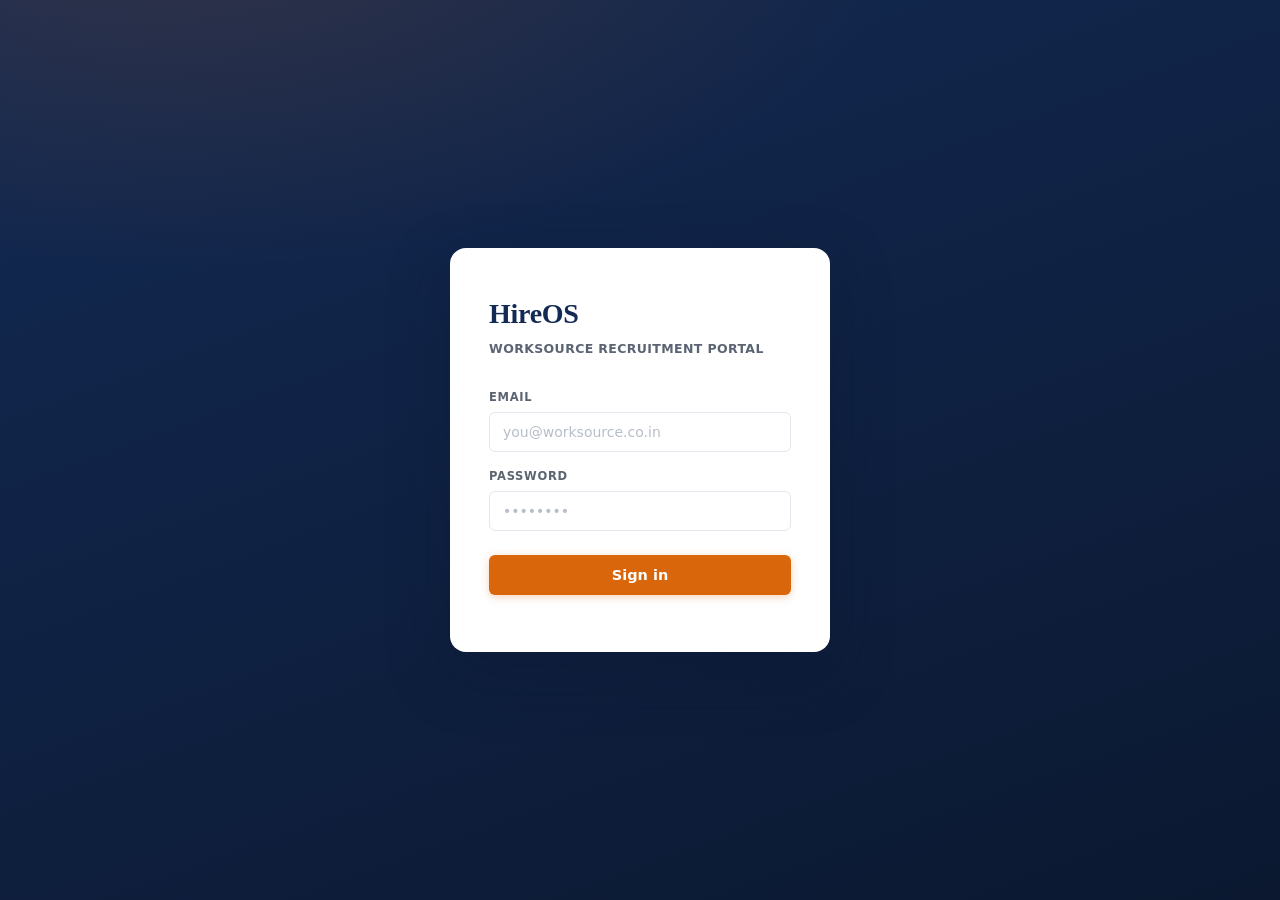
==== index.html @ ad48435e "Add files via upload" ====
<!DOCTYPE html>
<html lang="en">
<head>
<meta charset="UTF-8" />
<meta name="viewport" content="width=device-width, initial-scale=1.0, maximum-scale=1.0, user-scalable=no" />
<meta name="mobile-web-app-capable" content="yes" />
<meta name="apple-mobile-web-app-capable" content="yes" />
<meta name="apple-mobile-web-app-status-bar-style" content="black-translucent" />
<meta name="apple-mobile-web-app-title" content="HireOS" />
<meta name="theme-color" content="#132A54" />
<title>HireOS — WorkSource</title>
<link rel="stylesheet" href="styles.css" />
</head>
<body>

<!-- ================= LOGIN ================= -->
<div id="loginScreen">
  <div class="login-card">
    <h1>HireOS</h1>
    <div class="tag">WorkSource Recruitment Portal</div>
    <label>Email</label>
    <input id="loginEmail" type="email" placeholder="you@worksource.co.in" />
    <label>Password</label>
    <input id="loginPassword" type="password" placeholder="••••••••" />
    <button class="btn-primary" onclick="doLogin()">Sign in</button>
    <div id="loginErr" class="err"></div>
  </div>
</div>

<!-- ================= APP ================= -->
<div id="app">
  <header class="topbar">
    <div style="display:flex;align-items:center;">
      <h1>HireOS</h1>
      <span class="role-pill" id="rolePill"></span>
    </div>
    <div style="display:flex;align-items:center;gap:14px;">
      <span class="who" id="whoAmI"></span>
      <button onclick="logout()">Sign out</button>
    </div>
  </header>
  <main id="mainContent"></main>
</div>

<div id="toastHolder"></div>

<script src="app.js"></script>
</body>
</html>
---- styles.css ----
/* ============================================================
   HireOS — WorkSource Recruitment Operating System
   Design system: refined navy/orange brand, systemic stage
   language, disciplined spacing and type scale.
   ============================================================ */

:root{
  /* ---- Brand: deepened navy for gravitas, warmed orange accent ---- */
  --navy-950:#0B1830;
  --navy-900:#132A54;
  --navy-800:#1C3866;
  --navy-700:#2B4A80;
  --orange-600:#D9660A;
  --orange-500:#E8720C;
  --orange-100:#FBEADD;
  --orange-50:#FDF4EC;

  /* ---- Neutrals: fuller scale for real hierarchy ---- */
  --gray-950:#14171C;
  --gray-900:#1C1F26;
  --gray-700:#3D4451;
  --gray-500:#5B6472;
  --gray-300:#B7BEC9;
  --gray-200:#E3E7EE;
  --gray-100:#EEF1F5;
  --gray-50:#F6F7FA;
  --white:#FFFFFF;

  /* ---- Semantic ---- */
  --success:#1E8E5A;
  --success-bg:#E4F5EC;
  --warning:#B4530E;
  --warning-bg:#FCEFDD;
  --danger:#B3261E;
  --danger-bg:#FBEAE9;
  --neutral-bg:#EFEFEF;

  /* ---- Legacy aliases (kept so nothing in the app breaks) ---- */
  --navy:var(--navy-900); --navy-dark:var(--navy-950);
  --orange:var(--orange-500); --orange-light:var(--orange-100);
  --ink:var(--gray-900); --ink-soft:var(--gray-500);
  --line:var(--gray-200); --bg:var(--gray-50); --card:var(--white);
  --ok:var(--success); --warn:var(--warning);

  /* ---- System ---- */
  --radius-sm:6px; --radius:10px; --radius-lg:16px;
  --shadow-sm:0 1px 2px rgba(11,24,48,.06);
  --shadow-md:0 4px 16px rgba(11,24,48,.08);
  --shadow-lg:0 20px 60px rgba(11,24,48,.35);
  --font-display:Georgia,'Times New Roman',serif;
  --font-body:-apple-system,BlinkMacSystemFont,'Segoe UI',system-ui,Arial,sans-serif;
  --font-mono:'SF Mono',SFMono-Regular,Consolas,'Liberation Mono',Menlo,monospace;
  --ease:cubic-bezier(.2,.7,.3,1);
}

*{box-sizing:border-box;}
html{-webkit-text-size-adjust:100%;}
body{margin:0;font-family:var(--font-body);background:var(--bg);color:var(--ink);font-size:14.5px;line-height:1.5;-webkit-font-smoothing:antialiased;}
h1,h2,h3{font-family:var(--font-display);margin:0;letter-spacing:-.01em;}
.hidden{display:none !important;}
:focus-visible{outline:2px solid var(--orange-600);outline-offset:2px;border-radius:4px;}
@media (prefers-reduced-motion: reduce){ *{transition-duration:.001ms !important; animation-duration:.001ms !important;} }

/* ---------- LOGIN ---------- */
#loginScreen{min-height:100vh;display:flex;align-items:center;justify-content:center;background:
  radial-gradient(1200px 600px at 15% -10%, rgba(217,102,10,.16), transparent 60%),
  linear-gradient(160deg,var(--navy-900) 0%,var(--navy-950) 100%);
  padding:24px;}
.login-card{background:var(--card);border-radius:var(--radius-lg);padding:44px 38px;width:100%;max-width:380px;box-shadow:var(--shadow-lg);border:1px solid rgba(255,255,255,.06);}
.login-card h1{color:var(--navy-900);font-size:28px;margin-bottom:5px;font-weight:700;}
.login-card .tag{color:var(--gray-500);font-size:12.5px;margin-bottom:30px;letter-spacing:.03em;text-transform:uppercase;font-weight:600;}
label{display:block;font-size:11.5px;font-weight:700;color:var(--gray-500);margin:16px 0 6px;text-transform:uppercase;letter-spacing:.06em;}
input,select,textarea{width:100%;padding:11px 13px;border:1.5px solid var(--gray-200);border-radius:var(--radius-sm);font-size:14px;font-family:inherit;background:var(--white);color:var(--ink);transition:border-color .15s var(--ease),box-shadow .15s var(--ease);}
input:focus,select:focus,textarea:focus{outline:none;border-color:var(--orange-600);box-shadow:0 0 0 3px var(--orange-100);}
input::placeholder,textarea::placeholder{color:var(--gray-300);}
button{cursor:pointer;font-family:inherit;font-weight:600;border:none;border-radius:var(--radius-sm);transition:background .15s var(--ease),transform .1s var(--ease),box-shadow .15s var(--ease);}
button:active{transform:scale(.98);}
.btn-primary{background:var(--orange-600);color:#fff;padding:12px;width:100%;font-size:14.5px;margin-top:24px;box-shadow:0 2px 8px rgba(217,102,10,.28);}
.btn-primary:hover{background:#C25A08;}
.btn-secondary{background:var(--orange-50);color:var(--orange-600);padding:9px 15px;font-size:13px;border:1px solid var(--orange-100);}
.btn-secondary:hover{background:var(--orange-100);}
.btn-ghost{background:transparent;border:1.5px solid var(--gray-200);color:var(--gray-700);padding:8px 13px;font-size:13px;}
.btn-ghost:hover{border-color:var(--gray-300);background:var(--gray-50);}
.err{color:var(--danger);font-size:13px;margin-top:12px;font-weight:500;}

/* ---------- APP SHELL ---------- */
#app{display:none;min-height:100vh;}
#app.active{display:block;}
header.topbar{background:var(--navy-900);color:#fff;padding:15px 26px;display:flex;align-items:center;justify-content:space-between;box-shadow:0 2px 12px rgba(11,24,48,.18);position:sticky;top:0;z-index:40;}
header.topbar h1{font-size:19px;color:#fff;font-weight:700;letter-spacing:-.01em;}
header.topbar .role-pill{background:var(--orange-600);color:#fff;font-size:10.5px;padding:3px 11px;border-radius:20px;margin-left:11px;text-transform:uppercase;letter-spacing:.07em;font-family:var(--font-body);font-weight:700;vertical-align:2px;}
header.topbar .who{font-size:13px;opacity:.78;font-weight:500;}
header.topbar button{background:rgba(255,255,255,.10);color:#fff;padding:8px 15px;font-size:13px;}
header.topbar button:hover{background:rgba(255,255,255,.18);}
main{padding:26px;max-width:1200px;margin:0 auto;}
.section-title{display:flex;align-items:center;justify-content:space-between;margin:30px 0 15px;gap:10px;flex-wrap:wrap;}
.section-title h2{font-size:20px;color:var(--navy-900);font-weight:700;}
.card{background:var(--card);border:1px solid var(--gray-200);border-radius:var(--radius);padding:18px 20px;margin-bottom:14px;box-shadow:var(--shadow-sm);transition:box-shadow .15s var(--ease);}
.grid{display:grid;grid-template-columns:repeat(auto-fill,minmax(280px,1fr));gap:14px;}

/* Stage/status pills — the one systemic device that runs through every portal.
   Every status in HireOS reads the same way everywhere: color = category,
   never decoration for its own sake. */
.badge{display:inline-flex;align-items:center;gap:5px;font-size:10.5px;font-weight:700;padding:3px 10px;border-radius:20px;text-transform:uppercase;letter-spacing:.04em;font-family:var(--font-mono);}
.badge::before{content:'';width:5px;height:5px;border-radius:50%;background:currentColor;}
.badge.open{background:var(--success-bg);color:var(--success);}
.badge.draft{background:var(--neutral-bg);color:var(--gray-500);}
.badge.closed{background:var(--gray-100);color:var(--gray-500);}
.badge.on_hold{background:var(--warning-bg);color:var(--warning);}
.req-title{font-size:16px;font-weight:700;color:var(--navy-900);margin-bottom:3px;letter-spacing:-.005em;}
.meta-row{font-size:12.5px;color:var(--gray-500);margin-top:6px;line-height:1.5;}
.stage-pill{font-size:10.5px;padding:3px 9px;border-radius:12px;background:var(--orange-50);color:var(--orange-600);font-weight:700;font-family:var(--font-mono);letter-spacing:.02em;border:1px solid var(--orange-100);}
.divider{border:none;border-top:1px solid var(--gray-200);margin:15px 0;}
.empty{color:var(--gray-500);font-size:13.5px;padding:28px 20px;text-align:center;border:1.5px dashed var(--gray-200);border-radius:var(--radius);background:var(--gray-50);}
.modal-bg{position:fixed;inset:0;background:rgba(11,24,48,.6);backdrop-filter:blur(2px);display:flex;align-items:flex-start;justify-content:center;padding:40px 16px;overflow:auto;z-index:50;animation:fadeIn .15s var(--ease);}
@keyframes fadeIn{from{opacity:0;}to{opacity:1;}}
.modal{background:#fff;border-radius:var(--radius-lg);padding:28px;width:100%;max-width:460px;box-shadow:var(--shadow-lg);}
.modal h3{color:var(--navy-900);margin-bottom:17px;font-size:19px;}
.row2{display:grid;grid-template-columns:1fr 1fr;gap:10px;}
.ai-box{background:linear-gradient(160deg,#F6F2FF,#F2EEFC);border:1px solid #DED0FF;border-radius:var(--radius);padding:13px 15px;margin-top:10px;font-size:13px;line-height:1.55;color:var(--gray-700);}
.ai-box .score{font-size:22px;font-weight:800;color:#6B3FCB;}
.toast{position:fixed;bottom:20px;right:20px;background:var(--navy-950);color:#fff;padding:12px 19px;border-radius:var(--radius-sm);font-size:13.5px;z-index:100;box-shadow:var(--shadow-lg);animation:toastIn .2s var(--ease);}
@keyframes toastIn{from{opacity:0;transform:translateY(8px);}to{opacity:1;transform:translateY(0);}}
.tabbar{display:flex;gap:2px;margin-bottom:8px;overflow-x:auto;-webkit-overflow-scrolling:touch;white-space:nowrap;padding-bottom:2px;scrollbar-width:none;border-bottom:1px solid var(--gray-200);}
.tabbar::-webkit-scrollbar{display:none;}
.tabbar button{background:transparent;color:var(--gray-500);padding:10px 12px;border-bottom:2px solid transparent;font-size:13.5px;flex-shrink:0;border-radius:0;}
.tabbar button:hover{color:var(--navy-900);}
.tabbar button.active{color:var(--navy-900);border-bottom-color:var(--orange-600);}
.app-list{display:flex;flex-direction:column;gap:8px;margin-top:10px;}
.app-row{display:flex;align-items:center;justify-content:space-between;padding:11px 13px;background:var(--gray-50);border:1px solid var(--gray-200);border-radius:var(--radius);flex-wrap:wrap;gap:8px;transition:border-color .15s var(--ease);}
.app-row:hover{border-color:var(--gray-300);}
.app-row .name{font-weight:700;font-size:14px;color:var(--gray-900);}
.app-row .sub{font-size:12px;color:var(--gray-500);}
.icon-btn{background:var(--white);color:var(--navy-900);font-size:12px;padding:5px 10px;border:1px solid var(--gray-200);font-weight:600;}
.icon-btn:hover{border-color:var(--gray-300);background:var(--gray-50);}

/* ---------- MOBILE ---------- */
@media (max-width: 600px){
  main{padding:15px;}
  header.topbar{padding:12px 15px;flex-wrap:wrap;gap:8px;}
  header.topbar h1{font-size:17px;}
  header.topbar .who{display:none;}
  .modal-bg{padding:0;align-items:flex-end;}
  .modal{max-width:100%;border-radius:18px 18px 0 0;max-height:88vh;overflow-y:auto;}
  .row2{grid-template-columns:1fr;}
  .section-title{flex-wrap:wrap;gap:8px;}
  .grid{grid-template-columns:1fr;}
  .card{padding:15px;}
}
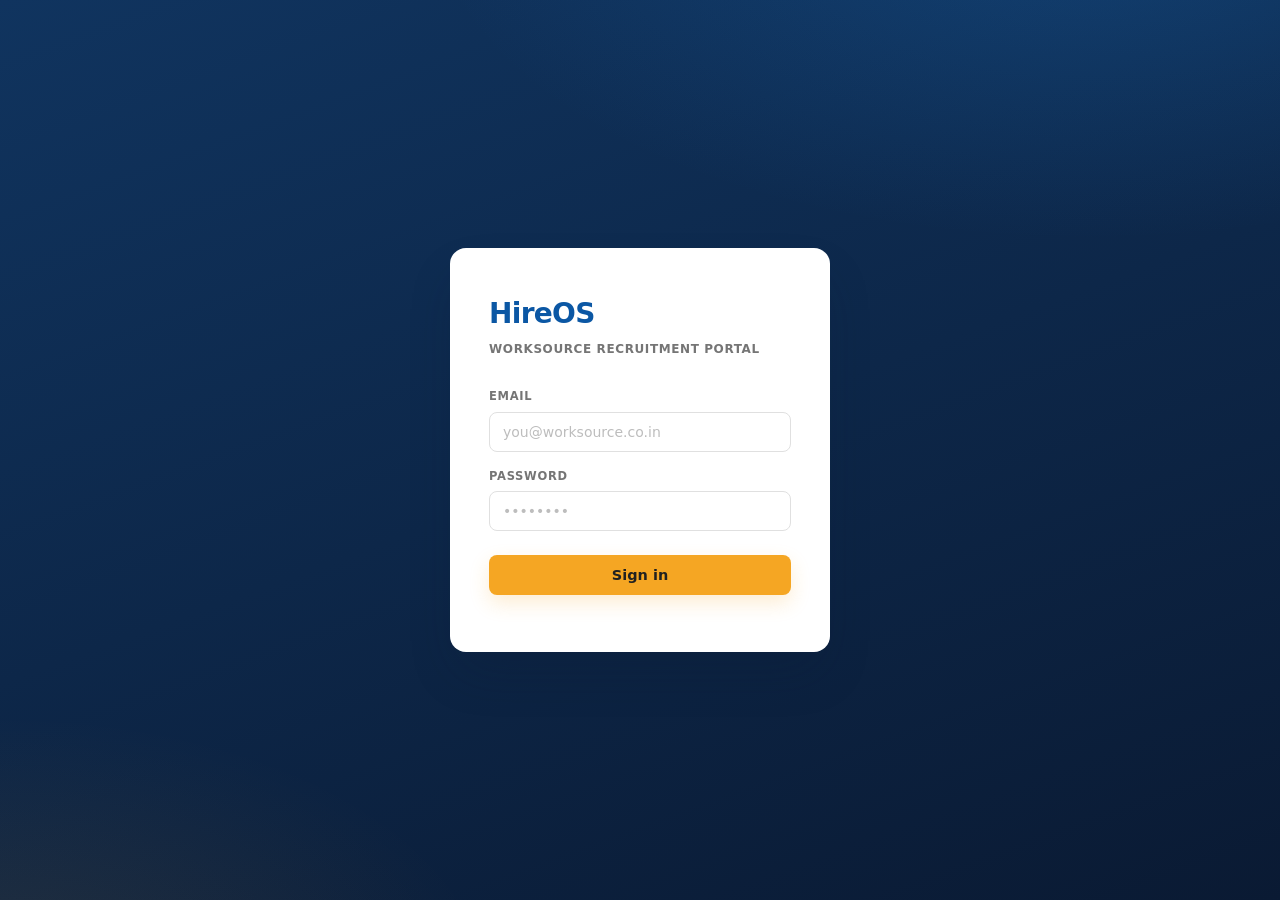
==== commit 976a8aa1: "Add interview invites, offers module, daily digest (features.js)" ====
--- a/index.html
+++ b/index.html
@@ -45,5 +45,6 @@
 <div id="toastHolder"></div>
 
 <script src="app.js"></script>
+<script src="features.js"></script>
 </body>
 </html>
--- a/styles.css
+++ b/styles.css
@@ -1,29 +1,29 @@
 /* ============================================================
    HireOS — WorkSource Recruitment Operating System
-   Design system: refined navy/orange brand, systemic stage
-   language, disciplined spacing and type scale.
+   Design system: ProtonNxt (MavionTech) reference —
+   brand blue + amber accent, Inter type, soft modern SaaS UI.
    ============================================================ */
 
 :root{
-  /* ---- Brand: deepened navy for gravitas, warmed orange accent ---- */
-  --navy-950:#0B1830;
-  --navy-900:#132A54;
-  --navy-800:#1C3866;
-  --navy-700:#2B4A80;
-  --orange-600:#D9660A;
-  --orange-500:#E8720C;
-  --orange-100:#FBEADD;
-  --orange-50:#FDF4EC;
+  /* ---- Brand: MavionTech/ProtonNxt blue, amber accent ---- */
+  --navy-950:#0A1A33;
+  --navy-900:#0B57A4;
+  --navy-800:#0F6FBF;
+  --navy-700:#1F86E3;
+  --orange-600:#E09612;
+  --orange-500:#F5A623;
+  --orange-100:#FDEED2;
+  --orange-50:#FEF7E8;
 
-  /* ---- Neutrals: fuller scale for real hierarchy ---- */
-  --gray-950:#14171C;
-  --gray-900:#1C1F26;
-  --gray-700:#3D4451;
-  --gray-500:#5B6472;
-  --gray-300:#B7BEC9;
-  --gray-200:#E3E7EE;
-  --gray-100:#EEF1F5;
-  --gray-50:#F6F7FA;
+  /* ---- Neutrals: material scale (ProtonNxt) ---- */
+  --gray-950:#141414;
+  --gray-900:#212121;
+  --gray-700:#616161;
+  --gray-500:#757575;
+  --gray-300:#BDBDBD;
+  --gray-200:#E0E0E0;
+  --gray-100:#F5F5F5;
+  --gray-50:#FAFAFA;
   --white:#FFFFFF;
 
   /* ---- Semantic ---- */
@@ -43,40 +43,42 @@
   --ok:var(--success); --warn:var(--warning);
 
   /* ---- System ---- */
-  --radius-sm:6px; --radius:10px; --radius-lg:16px;
-  --shadow-sm:0 1px 2px rgba(11,24,48,.06);
-  --shadow-md:0 4px 16px rgba(11,24,48,.08);
-  --shadow-lg:0 20px 60px rgba(11,24,48,.35);
-  --font-display:Georgia,'Times New Roman',serif;
-  --font-body:-apple-system,BlinkMacSystemFont,'Segoe UI',system-ui,Arial,sans-serif;
+  --radius-sm:8px; --radius:12px; --radius-lg:16px;
+  --shadow-sm:0 1px 3px rgba(0,0,0,.06),0 1px 2px -1px rgba(0,0,0,.06);
+  --shadow-md:0 4px 6px -1px rgba(0,0,0,.06),0 2px 4px -2px rgba(0,0,0,.06);
+  --shadow-lg:0 25px 50px -12px rgba(10,26,51,.25);
+  --shadow-brand:0 8px 20px rgba(245,166,35,.2);
+  --font-display:Inter,ui-sans-serif,system-ui,-apple-system,'Segoe UI',Roboto,'Helvetica Neue',Arial,sans-serif;
+  --font-body:Inter,ui-sans-serif,system-ui,-apple-system,'Segoe UI',Roboto,'Helvetica Neue',Arial,sans-serif;
   --font-mono:'SF Mono',SFMono-Regular,Consolas,'Liberation Mono',Menlo,monospace;
-  --ease:cubic-bezier(.2,.7,.3,1);
+  --ease:cubic-bezier(.4,0,.2,1);
 }
 
 *{box-sizing:border-box;}
 html{-webkit-text-size-adjust:100%;}
 body{margin:0;font-family:var(--font-body);background:var(--bg);color:var(--ink);font-size:14.5px;line-height:1.5;-webkit-font-smoothing:antialiased;}
-h1,h2,h3{font-family:var(--font-display);margin:0;letter-spacing:-.01em;}
+h1,h2,h3{font-family:var(--font-display);margin:0;letter-spacing:-.025em;font-weight:800;}
 .hidden{display:none !important;}
-:focus-visible{outline:2px solid var(--orange-600);outline-offset:2px;border-radius:4px;}
+:focus-visible{outline:2px solid var(--navy-700);outline-offset:2px;border-radius:4px;}
 @media (prefers-reduced-motion: reduce){ *{transition-duration:.001ms !important; animation-duration:.001ms !important;} }
 
 /* ---------- LOGIN ---------- */
 #loginScreen{min-height:100vh;display:flex;align-items:center;justify-content:center;background:
-  radial-gradient(1200px 600px at 15% -10%, rgba(217,102,10,.16), transparent 60%),
-  linear-gradient(160deg,var(--navy-900) 0%,var(--navy-950) 100%);
+  radial-gradient(1100px 550px at 85% -10%, rgba(31,134,227,.22), transparent 60%),
+  radial-gradient(900px 500px at 0% 110%, rgba(245,166,35,.10), transparent 55%),
+  linear-gradient(160deg,#10345F 0%,var(--navy-950) 100%);
   padding:24px;}
-.login-card{background:var(--card);border-radius:var(--radius-lg);padding:44px 38px;width:100%;max-width:380px;box-shadow:var(--shadow-lg);border:1px solid rgba(255,255,255,.06);}
-.login-card h1{color:var(--navy-900);font-size:28px;margin-bottom:5px;font-weight:700;}
-.login-card .tag{color:var(--gray-500);font-size:12.5px;margin-bottom:30px;letter-spacing:.03em;text-transform:uppercase;font-weight:600;}
+.login-card{background:var(--card);border-radius:var(--radius-lg);padding:44px 38px;width:100%;max-width:380px;box-shadow:var(--shadow-lg);border:1px solid rgba(255,255,255,.08);}
+.login-card h1{color:var(--navy-900);font-size:28px;margin-bottom:5px;}
+.login-card .tag{color:var(--gray-500);font-size:12px;margin-bottom:30px;letter-spacing:.05em;text-transform:uppercase;font-weight:600;}
 label{display:block;font-size:11.5px;font-weight:700;color:var(--gray-500);margin:16px 0 6px;text-transform:uppercase;letter-spacing:.06em;}
 input,select,textarea{width:100%;padding:11px 13px;border:1.5px solid var(--gray-200);border-radius:var(--radius-sm);font-size:14px;font-family:inherit;background:var(--white);color:var(--ink);transition:border-color .15s var(--ease),box-shadow .15s var(--ease);}
-input:focus,select:focus,textarea:focus{outline:none;border-color:var(--orange-600);box-shadow:0 0 0 3px var(--orange-100);}
+input:focus,select:focus,textarea:focus{outline:none;border-color:var(--navy-700);box-shadow:0 0 0 3px rgba(31,134,227,.15);}
 input::placeholder,textarea::placeholder{color:var(--gray-300);}
 button{cursor:pointer;font-family:inherit;font-weight:600;border:none;border-radius:var(--radius-sm);transition:background .15s var(--ease),transform .1s var(--ease),box-shadow .15s var(--ease);}
 button:active{transform:scale(.98);}
-.btn-primary{background:var(--orange-600);color:#fff;padding:12px;width:100%;font-size:14.5px;margin-top:24px;box-shadow:0 2px 8px rgba(217,102,10,.28);}
-.btn-primary:hover{background:#C25A08;}
+.btn-primary{background:var(--orange-500);color:var(--gray-900);padding:12px;width:100%;font-size:14.5px;margin-top:24px;font-weight:700;box-shadow:var(--shadow-brand);border-radius:var(--radius-sm);}
+.btn-primary:hover{background:var(--orange-600);}
 .btn-secondary{background:var(--orange-50);color:var(--orange-600);padding:9px 15px;font-size:13px;border:1px solid var(--orange-100);}
 .btn-secondary:hover{background:var(--orange-100);}
 .btn-ghost{background:transparent;border:1.5px solid var(--gray-200);color:var(--gray-700);padding:8px 13px;font-size:13px;}
@@ -86,53 +88,52 @@
 /* ---------- APP SHELL ---------- */
 #app{display:none;min-height:100vh;}
 #app.active{display:block;}
-header.topbar{background:var(--navy-900);color:#fff;padding:15px 26px;display:flex;align-items:center;justify-content:space-between;box-shadow:0 2px 12px rgba(11,24,48,.18);position:sticky;top:0;z-index:40;}
-header.topbar h1{font-size:19px;color:#fff;font-weight:700;letter-spacing:-.01em;}
-header.topbar .role-pill{background:var(--orange-600);color:#fff;font-size:10.5px;padding:3px 11px;border-radius:20px;margin-left:11px;text-transform:uppercase;letter-spacing:.07em;font-family:var(--font-body);font-weight:700;vertical-align:2px;}
+header.topbar{background:linear-gradient(135deg,#10345F 0%,var(--navy-950) 100%);color:#fff;padding:15px 26px;display:flex;align-items:center;justify-content:space-between;box-shadow:var(--shadow-md);position:sticky;top:0;z-index:40;}
+header.topbar h1{font-size:19px;color:#fff;letter-spacing:-.02em;}
+header.topbar .role-pill{background:var(--orange-500);color:var(--gray-900);font-size:10.5px;padding:3px 11px;border-radius:9999px;margin-left:11px;text-transform:uppercase;letter-spacing:.07em;font-family:var(--font-body);font-weight:700;vertical-align:2px;}
 header.topbar .who{font-size:13px;opacity:.78;font-weight:500;}
-header.topbar button{background:rgba(255,255,255,.10);color:#fff;padding:8px 15px;font-size:13px;}
+header.topbar button{background:rgba(255,255,255,.10);color:#fff;padding:8px 15px;font-size:13px;border-radius:9999px;}
 header.topbar button:hover{background:rgba(255,255,255,.18);}
 main{padding:26px;max-width:1200px;margin:0 auto;}
 .section-title{display:flex;align-items:center;justify-content:space-between;margin:30px 0 15px;gap:10px;flex-wrap:wrap;}
-.section-title h2{font-size:20px;color:var(--navy-900);font-weight:700;}
+.section-title h2{font-size:20px;color:var(--navy-900);}
 .card{background:var(--card);border:1px solid var(--gray-200);border-radius:var(--radius);padding:18px 20px;margin-bottom:14px;box-shadow:var(--shadow-sm);transition:box-shadow .15s var(--ease);}
+.card:hover{box-shadow:var(--shadow-md);}
 .grid{display:grid;grid-template-columns:repeat(auto-fill,minmax(280px,1fr));gap:14px;}
 
-/* Stage/status pills — the one systemic device that runs through every portal.
-   Every status in HireOS reads the same way everywhere: color = category,
-   never decoration for its own sake. */
-.badge{display:inline-flex;align-items:center;gap:5px;font-size:10.5px;font-weight:700;padding:3px 10px;border-radius:20px;text-transform:uppercase;letter-spacing:.04em;font-family:var(--font-mono);}
+/* Stage/status pills */
+.badge{display:inline-flex;align-items:center;gap:5px;font-size:10.5px;font-weight:700;padding:3px 10px;border-radius:9999px;text-transform:uppercase;letter-spacing:.04em;}
 .badge::before{content:'';width:5px;height:5px;border-radius:50%;background:currentColor;}
 .badge.open{background:var(--success-bg);color:var(--success);}
 .badge.draft{background:var(--neutral-bg);color:var(--gray-500);}
 .badge.closed{background:var(--gray-100);color:var(--gray-500);}
 .badge.on_hold{background:var(--warning-bg);color:var(--warning);}
-.req-title{font-size:16px;font-weight:700;color:var(--navy-900);margin-bottom:3px;letter-spacing:-.005em;}
+.req-title{font-size:16px;font-weight:700;color:var(--navy-900);margin-bottom:3px;letter-spacing:-.01em;}
 .meta-row{font-size:12.5px;color:var(--gray-500);margin-top:6px;line-height:1.5;}
-.stage-pill{font-size:10.5px;padding:3px 9px;border-radius:12px;background:var(--orange-50);color:var(--orange-600);font-weight:700;font-family:var(--font-mono);letter-spacing:.02em;border:1px solid var(--orange-100);}
+.stage-pill{font-size:10.5px;padding:3px 9px;border-radius:9999px;background:rgba(31,134,227,.10);color:var(--navy-800);font-weight:700;letter-spacing:.02em;border:1px solid rgba(31,134,227,.22);}
 .divider{border:none;border-top:1px solid var(--gray-200);margin:15px 0;}
 .empty{color:var(--gray-500);font-size:13.5px;padding:28px 20px;text-align:center;border:1.5px dashed var(--gray-200);border-radius:var(--radius);background:var(--gray-50);}
-.modal-bg{position:fixed;inset:0;background:rgba(11,24,48,.6);backdrop-filter:blur(2px);display:flex;align-items:flex-start;justify-content:center;padding:40px 16px;overflow:auto;z-index:50;animation:fadeIn .15s var(--ease);}
+.modal-bg{position:fixed;inset:0;background:rgba(10,26,51,.6);backdrop-filter:blur(2px);display:flex;align-items:flex-start;justify-content:center;padding:40px 16px;overflow:auto;z-index:1050;animation:fadeIn .15s var(--ease);}
 @keyframes fadeIn{from{opacity:0;}to{opacity:1;}}
 .modal{background:#fff;border-radius:var(--radius-lg);padding:28px;width:100%;max-width:460px;box-shadow:var(--shadow-lg);}
 .modal h3{color:var(--navy-900);margin-bottom:17px;font-size:19px;}
 .row2{display:grid;grid-template-columns:1fr 1fr;gap:10px;}
-.ai-box{background:linear-gradient(160deg,#F6F2FF,#F2EEFC);border:1px solid #DED0FF;border-radius:var(--radius);padding:13px 15px;margin-top:10px;font-size:13px;line-height:1.55;color:var(--gray-700);}
-.ai-box .score{font-size:22px;font-weight:800;color:#6B3FCB;}
-.toast{position:fixed;bottom:20px;right:20px;background:var(--navy-950);color:#fff;padding:12px 19px;border-radius:var(--radius-sm);font-size:13.5px;z-index:100;box-shadow:var(--shadow-lg);animation:toastIn .2s var(--ease);}
+.ai-box{background:linear-gradient(160deg,#EEF3FE,#E9F0FC);border:1px solid #C9DCF7;border-radius:var(--radius);padding:13px 15px;margin-top:10px;font-size:13px;line-height:1.55;color:var(--gray-700);}
+.ai-box .score{font-size:22px;font-weight:800;color:var(--navy-800);}
+.toast{position:fixed;bottom:20px;right:20px;background:var(--navy-950);color:#fff;padding:12px 19px;border-radius:var(--radius-sm);font-size:13.5px;z-index:1070;box-shadow:var(--shadow-lg);animation:toastIn .2s var(--ease);}
 @keyframes toastIn{from{opacity:0;transform:translateY(8px);}to{opacity:1;transform:translateY(0);}}
 .tabbar{display:flex;gap:2px;margin-bottom:8px;overflow-x:auto;-webkit-overflow-scrolling:touch;white-space:nowrap;padding-bottom:2px;scrollbar-width:none;border-bottom:1px solid var(--gray-200);}
 .tabbar::-webkit-scrollbar{display:none;}
 .tabbar button{background:transparent;color:var(--gray-500);padding:10px 12px;border-bottom:2px solid transparent;font-size:13.5px;flex-shrink:0;border-radius:0;}
 .tabbar button:hover{color:var(--navy-900);}
-.tabbar button.active{color:var(--navy-900);border-bottom-color:var(--orange-600);}
+.tabbar button.active{color:var(--navy-900);border-bottom-color:var(--orange-500);font-weight:700;}
 .app-list{display:flex;flex-direction:column;gap:8px;margin-top:10px;}
-.app-row{display:flex;align-items:center;justify-content:space-between;padding:11px 13px;background:var(--gray-50);border:1px solid var(--gray-200);border-radius:var(--radius);flex-wrap:wrap;gap:8px;transition:border-color .15s var(--ease);}
-.app-row:hover{border-color:var(--gray-300);}
+.app-row{display:flex;align-items:center;justify-content:space-between;padding:11px 13px;background:var(--gray-50);border:1px solid var(--gray-200);border-radius:var(--radius);flex-wrap:wrap;gap:8px;transition:border-color .15s var(--ease),box-shadow .15s var(--ease);}
+.app-row:hover{border-color:var(--navy-700);box-shadow:var(--shadow-sm);}
 .app-row .name{font-weight:700;font-size:14px;color:var(--gray-900);}
 .app-row .sub{font-size:12px;color:var(--gray-500);}
-.icon-btn{background:var(--white);color:var(--navy-900);font-size:12px;padding:5px 10px;border:1px solid var(--gray-200);font-weight:600;}
-.icon-btn:hover{border-color:var(--gray-300);background:var(--gray-50);}
+.icon-btn{background:var(--white);color:var(--navy-900);font-size:12px;padding:5px 10px;border:1px solid var(--gray-200);font-weight:600;border-radius:9999px;}
+.icon-btn:hover{border-color:var(--navy-700);background:rgba(31,134,227,.06);}
 
 /* ---------- MOBILE ---------- */
 @media (max-width: 600px){
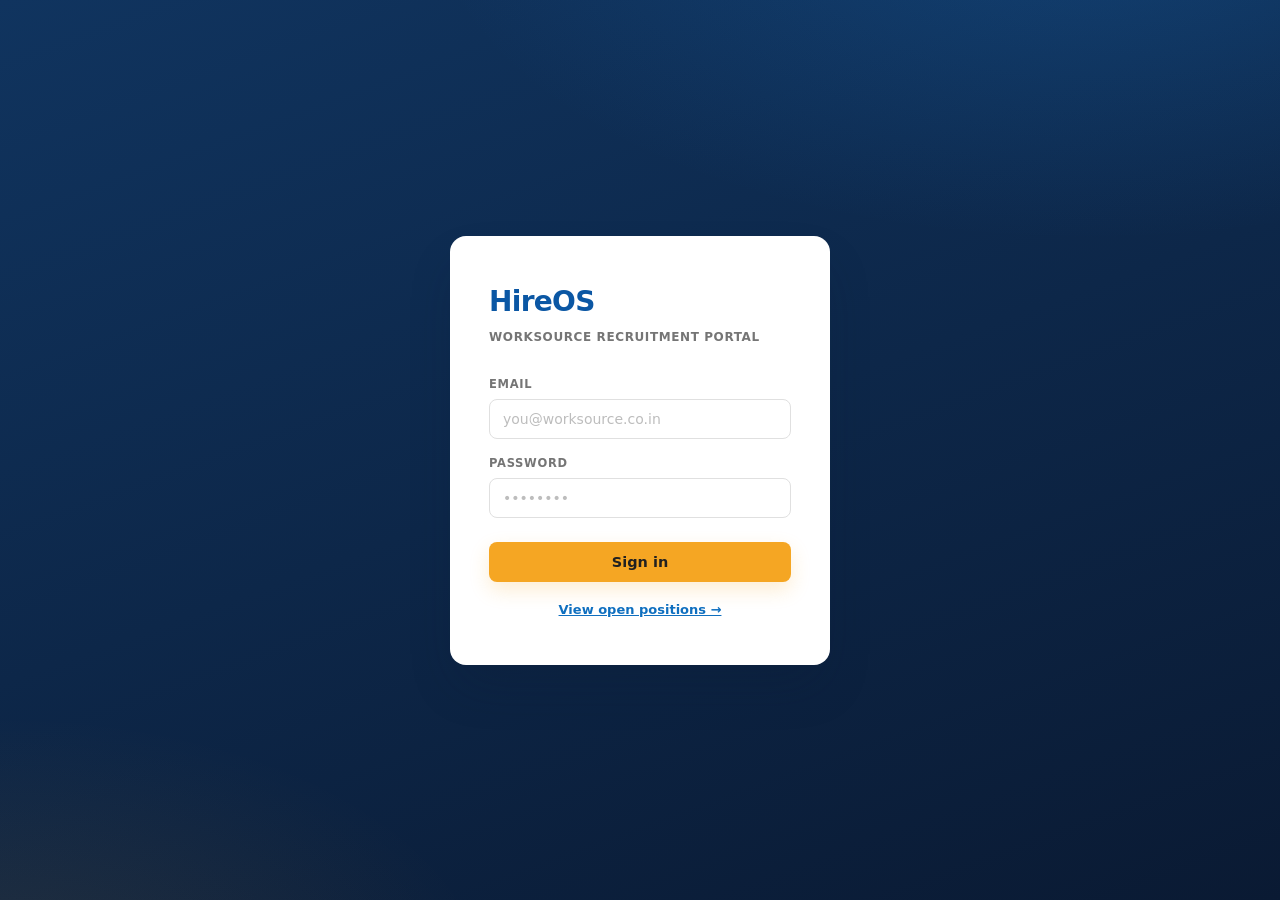
==== commit 4cd86e33: "Add public career page with online applications" ====
--- a/index.html
+++ b/index.html
@@ -24,6 +24,9 @@
     <input id="loginPassword" type="password" placeholder="••••••••" />
     <button class="btn-primary" onclick="doLogin()">Sign in</button>
     <div id="loginErr" class="err"></div>
+    <div style="text-align:center;margin-top:18px;font-size:13px;">
+      <a href="careers.html" style="color:var(--navy-800);font-weight:600;">View open positions →</a>
+    </div>
   </div>
 </div>
 
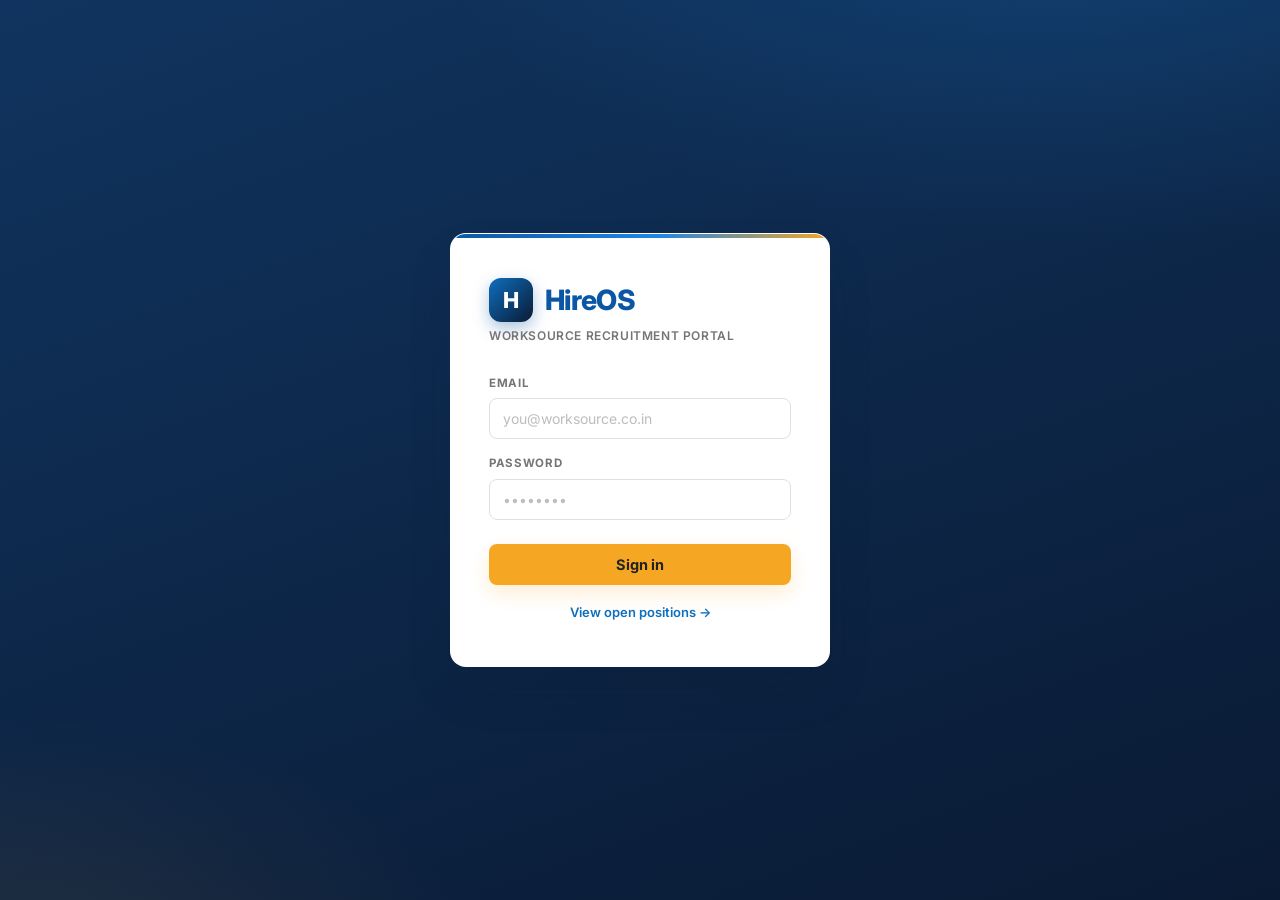
==== commit b4cce037: "Prevent Chrome auto-dark inversion (color-scheme lock)" ====
--- a/index.html
+++ b/index.html
@@ -8,6 +8,7 @@
 <meta name="apple-mobile-web-app-status-bar-style" content="black-translucent" />
 <meta name="apple-mobile-web-app-title" content="HireOS" />
 <meta name="theme-color" content="#132A54" />
+<meta name="color-scheme" content="light" />
 <title>HireOS — WorkSource</title>
 <link rel="stylesheet" href="styles.css" />
 </head>
--- a/styles.css
+++ b/styles.css
@@ -3,6 +3,7 @@
    Design system: ProtonNxt (MavionTech) reference —
    brand blue + amber accent, Inter type, soft modern SaaS UI.
    ============================================================ */
+@import url('https://fonts.googleapis.com/css2?family=Inter:wght@400;500;600;700;800&display=swap');
 
 :root{
   /* ---- Brand: MavionTech/ProtonNxt blue, amber accent ---- */
@@ -55,10 +56,21 @@
 }
 
 *{box-sizing:border-box;}
-html{-webkit-text-size-adjust:100%;}
+/* Lock to the light palette: without this, Chrome/Android "auto dark mode"
+   force-inverts the whole UI for users whose OS is in dark mode. */
+:root{color-scheme:light;}
+html{-webkit-text-size-adjust:100%;background:var(--bg);color-scheme:light;}
 body{margin:0;font-family:var(--font-body);background:var(--bg);color:var(--ink);font-size:14.5px;line-height:1.5;-webkit-font-smoothing:antialiased;}
 h1,h2,h3{font-family:var(--font-display);margin:0;letter-spacing:-.025em;font-weight:800;}
 .hidden{display:none !important;}
+a{color:var(--navy-800);text-decoration:none;font-weight:600;transition:color .15s var(--ease);}
+a:hover{color:var(--navy-700);text-decoration:underline;text-underline-offset:3px;}
+::selection{background:var(--orange-100);color:var(--gray-900);}
+input:-webkit-autofill,input:-webkit-autofill:hover,input:-webkit-autofill:focus{
+  -webkit-box-shadow:0 0 0 1000px var(--white) inset;
+  -webkit-text-fill-color:var(--ink);
+  caret-color:var(--ink);
+}
 :focus-visible{outline:2px solid var(--navy-700);outline-offset:2px;border-radius:4px;}
 @media (prefers-reduced-motion: reduce){ *{transition-duration:.001ms !important; animation-duration:.001ms !important;} }
 
@@ -68,8 +80,10 @@
   radial-gradient(900px 500px at 0% 110%, rgba(245,166,35,.10), transparent 55%),
   linear-gradient(160deg,#10345F 0%,var(--navy-950) 100%);
   padding:24px;}
-.login-card{background:var(--card);border-radius:var(--radius-lg);padding:44px 38px;width:100%;max-width:380px;box-shadow:var(--shadow-lg);border:1px solid rgba(255,255,255,.08);}
-.login-card h1{color:var(--navy-900);font-size:28px;margin-bottom:5px;}
+.login-card{background:var(--card);border-radius:var(--radius-lg);padding:44px 38px;width:100%;max-width:380px;box-shadow:var(--shadow-lg);border:1px solid rgba(255,255,255,.08);position:relative;overflow:hidden;}
+.login-card::before{content:'';position:absolute;top:0;left:0;right:0;height:4px;background:linear-gradient(90deg,var(--navy-900),var(--navy-700) 55%,var(--orange-500));}
+.login-card h1{color:var(--navy-900);font-size:28px;margin-bottom:5px;display:flex;align-items:center;gap:12px;}
+.login-card h1::before{content:'H';flex-shrink:0;display:flex;align-items:center;justify-content:center;width:44px;height:44px;border-radius:12px;background:linear-gradient(135deg,var(--navy-800),var(--navy-950));color:#fff;font-size:22px;font-weight:800;box-shadow:0 6px 16px rgba(11,87,164,.35);}
 .login-card .tag{color:var(--gray-500);font-size:12px;margin-bottom:30px;letter-spacing:.05em;text-transform:uppercase;font-weight:600;}
 label{display:block;font-size:11.5px;font-weight:700;color:var(--gray-500);margin:16px 0 6px;text-transform:uppercase;letter-spacing:.06em;}
 input,select,textarea{width:100%;padding:11px 13px;border:1.5px solid var(--gray-200);border-radius:var(--radius-sm);font-size:14px;font-family:inherit;background:var(--white);color:var(--ink);transition:border-color .15s var(--ease),box-shadow .15s var(--ease);}
@@ -97,8 +111,8 @@
 main{padding:26px;max-width:1200px;margin:0 auto;}
 .section-title{display:flex;align-items:center;justify-content:space-between;margin:30px 0 15px;gap:10px;flex-wrap:wrap;}
 .section-title h2{font-size:20px;color:var(--navy-900);}
-.card{background:var(--card);border:1px solid var(--gray-200);border-radius:var(--radius);padding:18px 20px;margin-bottom:14px;box-shadow:var(--shadow-sm);transition:box-shadow .15s var(--ease);}
-.card:hover{box-shadow:var(--shadow-md);}
+.card{background:var(--card);border:1px solid var(--gray-200);border-radius:var(--radius);padding:18px 20px;margin-bottom:14px;box-shadow:var(--shadow-sm);transition:box-shadow .18s var(--ease),transform .18s var(--ease),border-color .18s var(--ease);}
+.card:hover{box-shadow:var(--shadow-md);transform:translateY(-1px);border-color:var(--gray-300);}
 .grid{display:grid;grid-template-columns:repeat(auto-fill,minmax(280px,1fr));gap:14px;}
 
 /* Stage/status pills */
